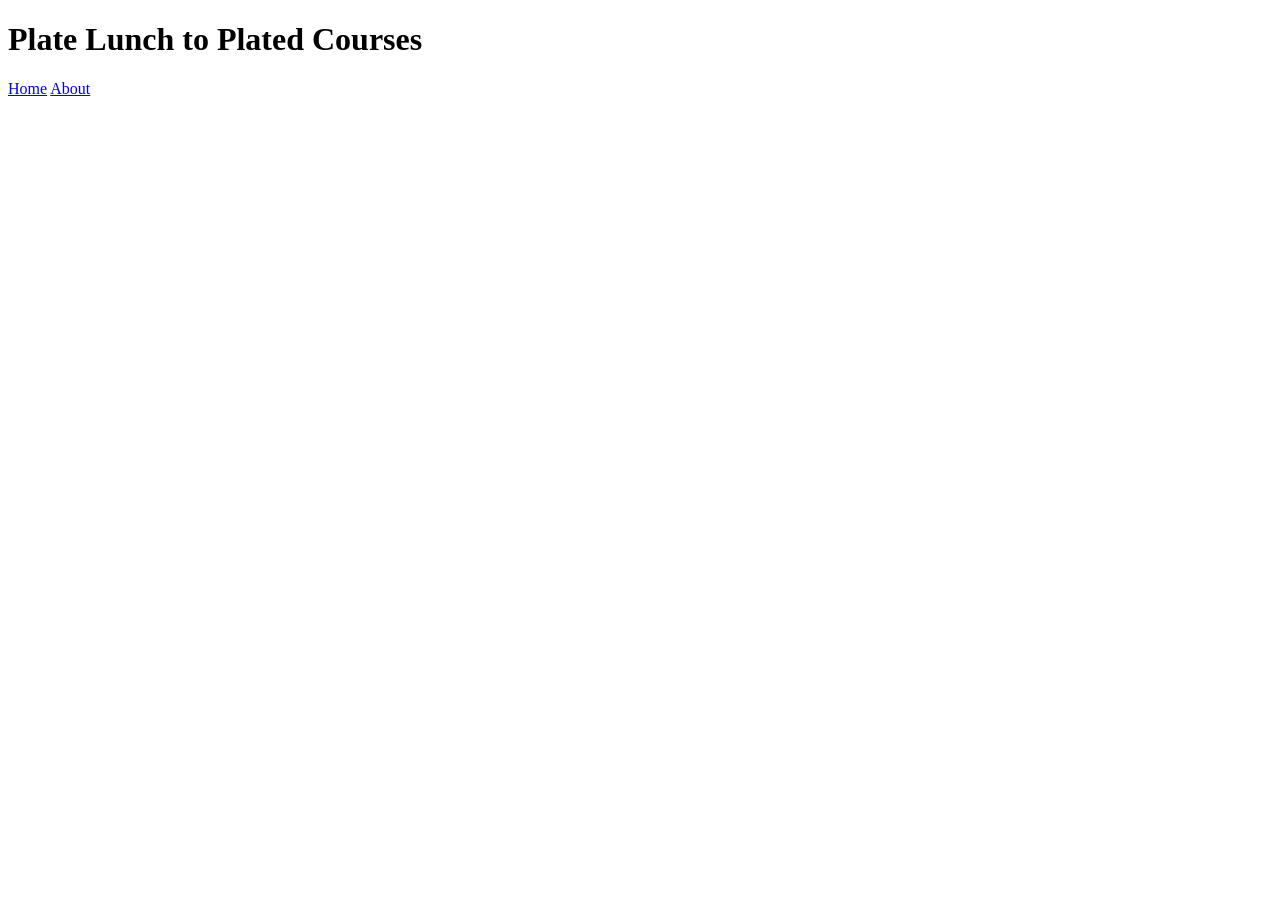
==== Projects/KitchenSite/index.html @ 147e532e "building/kitchen_page_save_1 Built the first part of the kitchen website got the header and a nav pa" ====
<!DOCTYPE html>
<html lang="en">

        <head>
            <meta charset="UTF-8">
            <link rel="stylesheet" href="/projects/KitchenSite/css/main.css">
            <title>Plate Lunch to Plated Courses</title>
        </head>

    <body>
        <header><h1 id="header">Plate Lunch to Plated Courses</h1></header>

    <nav>
        <a id="home-link" href="/projects/KitchenSite/index.html">Home</a>
        <a id="about-link" href="/projects/KitchenSite/pages/about.html">About</a>
    </nav>
        <main>
            <sections>
                <h2></h2>




            </sections>



        </main>
    </body>
</html>
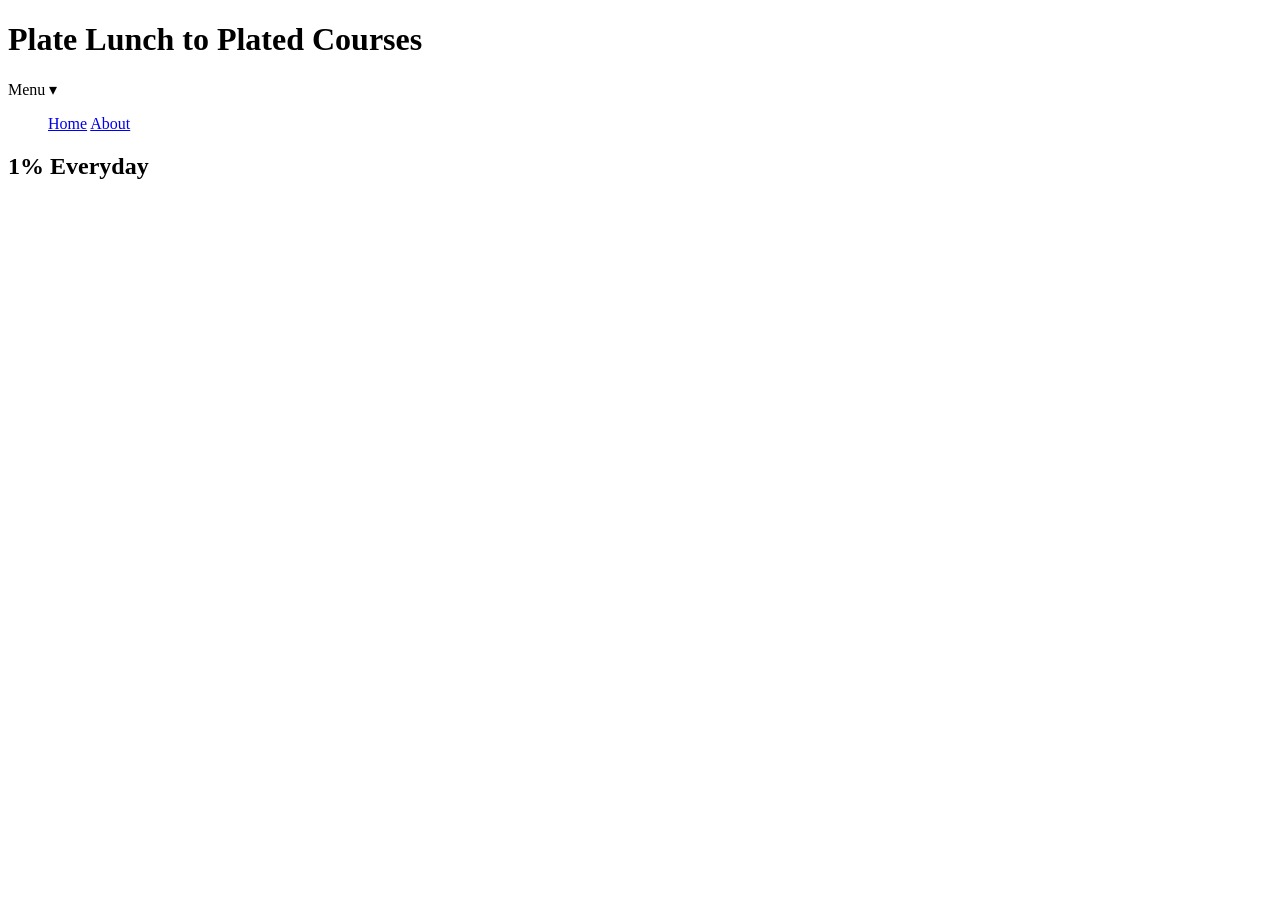
==== commit 7bb5d3c4: "Building/Animated Picutres Adding pictures from my cooking adventures in hawaii" ====
--- a/Projects/KitchenSite/index.html
+++ b/Projects/KitchenSite/index.html
@@ -3,25 +3,32 @@
 
         <head>
             <meta charset="UTF-8">
+            <meta name="viewport" content="width=device-width, initial-scale=1.0">
             <link rel="stylesheet" href="/projects/KitchenSite/css/main.css">
             <title>Plate Lunch to Plated Courses</title>
         </head>
 
     <body>
-        <header><h1 id="header">Plate Lunch to Plated Courses</h1></header>
+        <header><h1 id="top_page">Plate Lunch to Plated Courses</h1></header>
 
-    <nav>
-        <a id="home-link" href="/projects/KitchenSite/index.html">Home</a>
-        <a id="about-link" href="/projects/KitchenSite/pages/about.html">About</a>
+    <nav class="indexnav" aria-label="Main">
+        <div class="dropdown"
+            <button class="dropdwnbtn" type="button">Menu ▾</button>
+            <ul class="dropdwnlst">
+                <a class="index-link" href="/projects/KitchenSite/index.html">Home</a>
+                <a class="index-link" href="/projects/KitchenSite/pages/about.html">About</a>
+            </ul>
     </nav>
         <main>
-            <sections>
-                <h2></h2>
+            <section>
+                <h2 class="everyday">1% Everyday</h2>
+                <p> </p>
+                        
 
 
 
 
-            </sections>
+            </section>
 
 
 
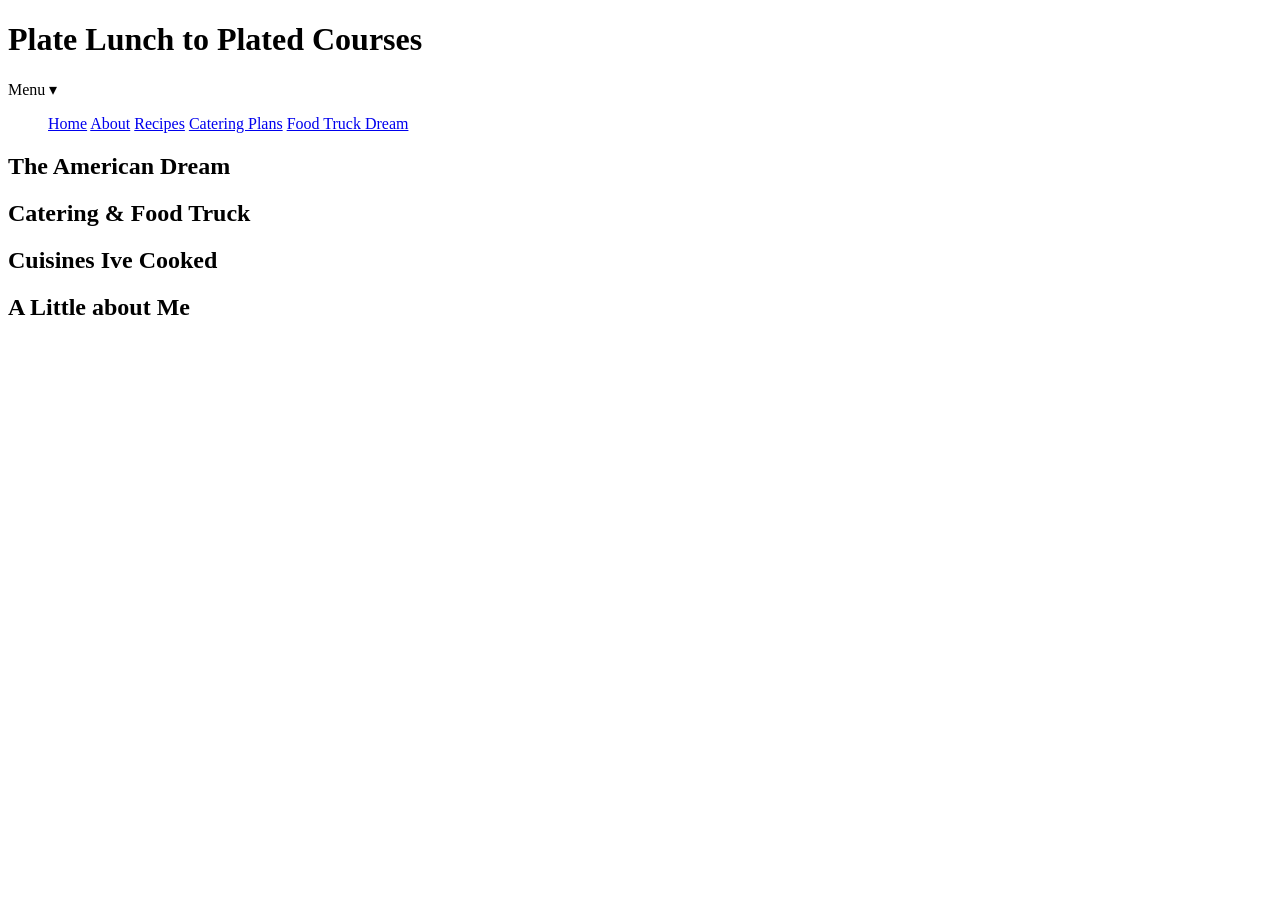
==== commit d937d21b: "Building/KitchenPageV.2 adding images and the drop down menu" ====
--- a/Projects/KitchenSite/index.html
+++ b/Projects/KitchenSite/index.html
@@ -8,7 +8,7 @@
             <title>Plate Lunch to Plated Courses</title>
         </head>
 
-    <body>
+    <body class="background">
         <header><h1 id="top_page">Plate Lunch to Plated Courses</h1></header>
 
     <nav class="indexnav" aria-label="Main">
@@ -17,21 +17,42 @@
             <ul class="dropdwnlst">
                 <a class="index-link" href="/projects/KitchenSite/index.html">Home</a>
                 <a class="index-link" href="/projects/KitchenSite/pages/about.html">About</a>
+                <a class="index-link" href="/Projects/KitchenSite/recipes.html">Recipes</a>
+                <a class="index-link" href="/Projects/KitchenSite/catering.html">Catering Plans</a>
+                <a class="index-link" href="/Projects/KitchenSite/foodtruck.html">Food Truck Dream</a>
             </ul>
     </nav>
         <main>
             <section>
-                <h2 class="everyday">1% Everyday</h2>
-                <p> </p>
+                <h2 class="Getting_Here">The American Dream</h2>
+                <p></p>
                         
 
+            </section>
+            
 
 
-
+            <section>
+                <h2 class="Plans">Catering & Food Truck</h2>
+            
             </section>
 
 
 
+            
+            <section>
+                <h2 class="Different_Cultures">Cuisines Ive Cooked</h2>
+            
+            </section>
+
+            <section>
+                <h2 class="sumaboutme">A Little about Me</h2>
+            
+            </section>
+          
+            <footer>
+
+            </footer>
         </main>
     </body>
 </html>
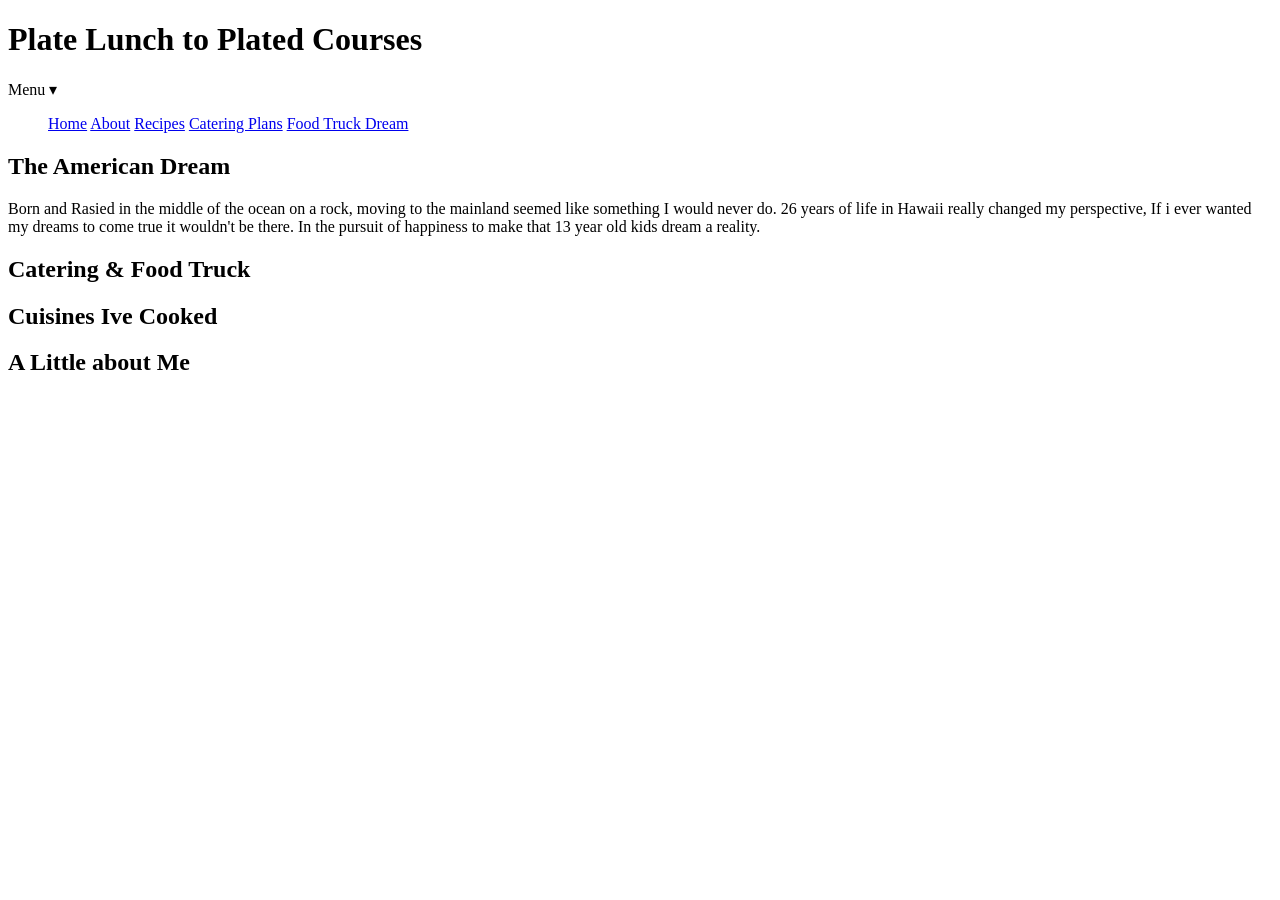
==== commit 55a45c22: "Building/KitchenSite/AmericanDreamUpdateV.1" ====
--- a/Projects/KitchenSite/index.html
+++ b/Projects/KitchenSite/index.html
@@ -25,7 +25,7 @@
         <main>
             <section>
                 <h2 class="Getting_Here">The American Dream</h2>
-                <p></p>
+                <p>Born and Rasied in the middle of the ocean on a rock, moving to the mainland seemed like something I would never do. 26 years of life in Hawaii really changed my perspective, If i ever wanted my dreams to come true it wouldn't be there. In the pursuit of happiness to make that 13 year old kids dream a reality.</p>
                         
 
             </section>
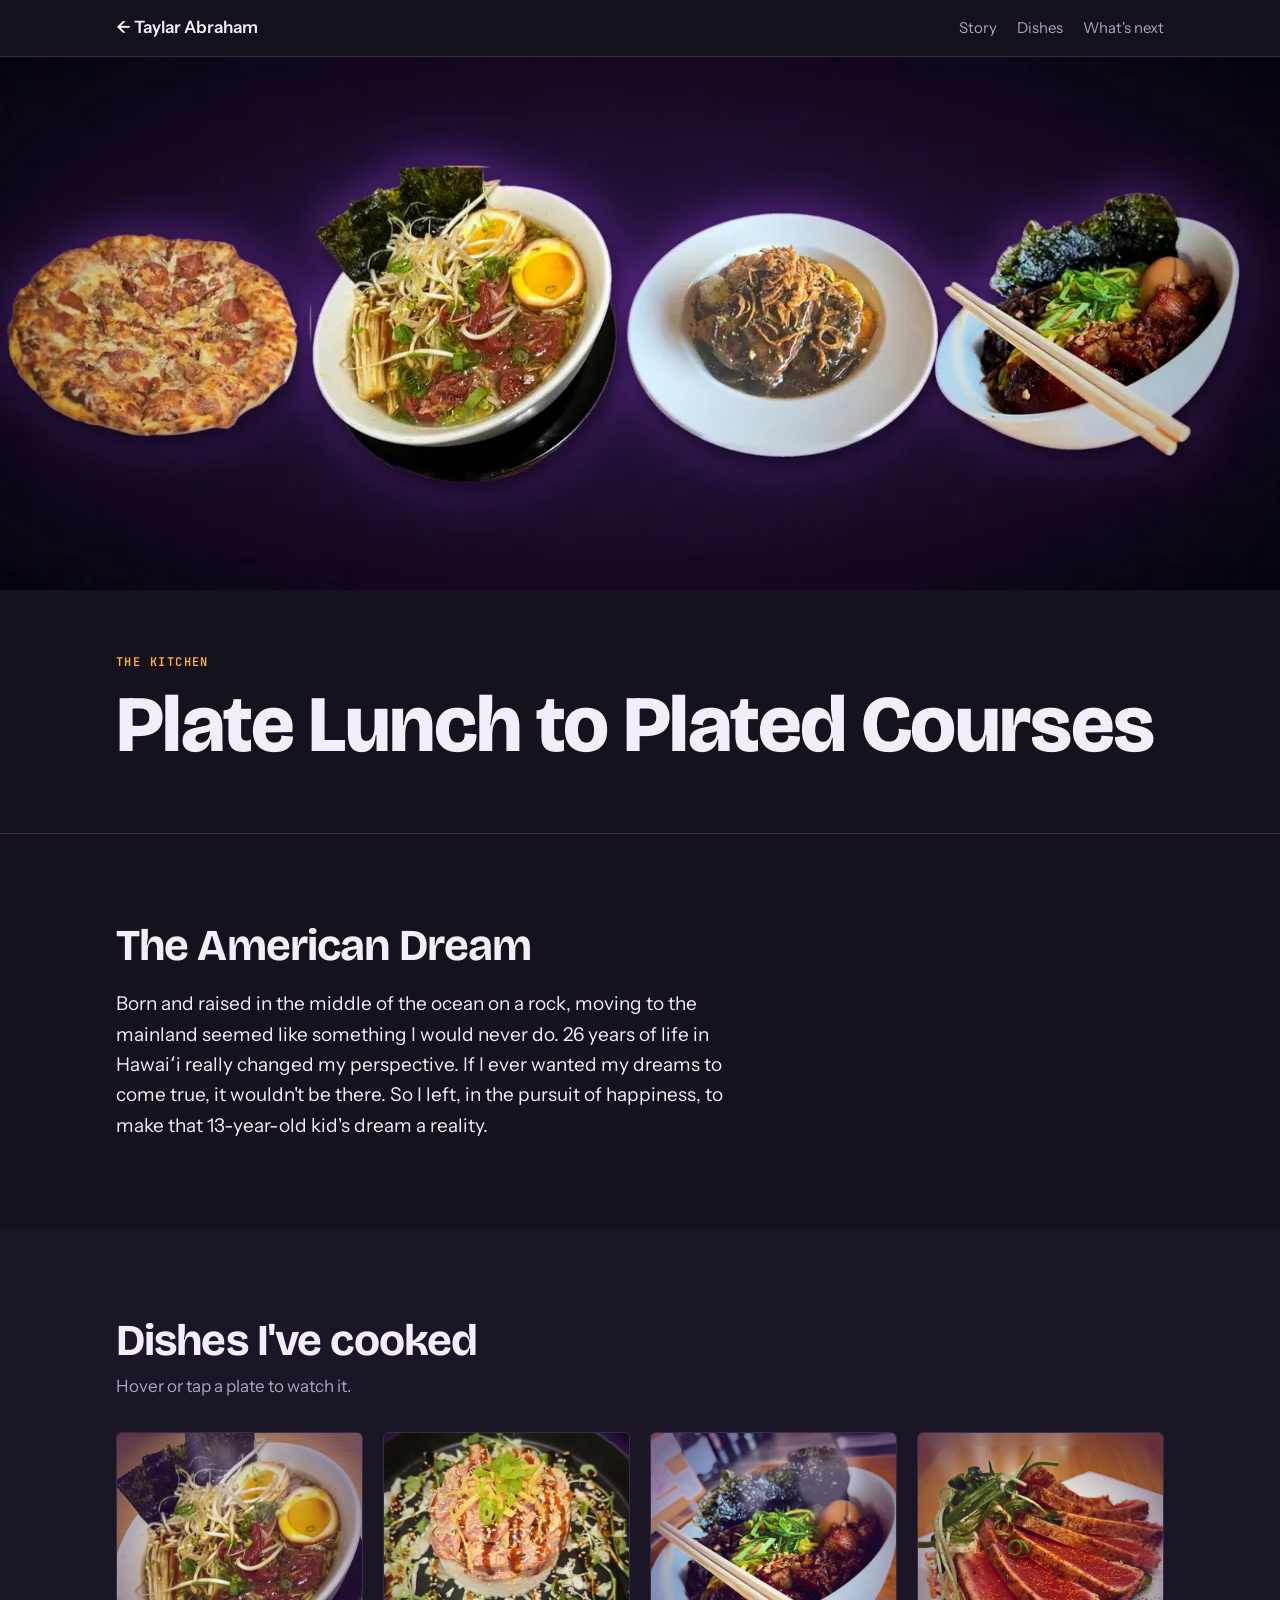
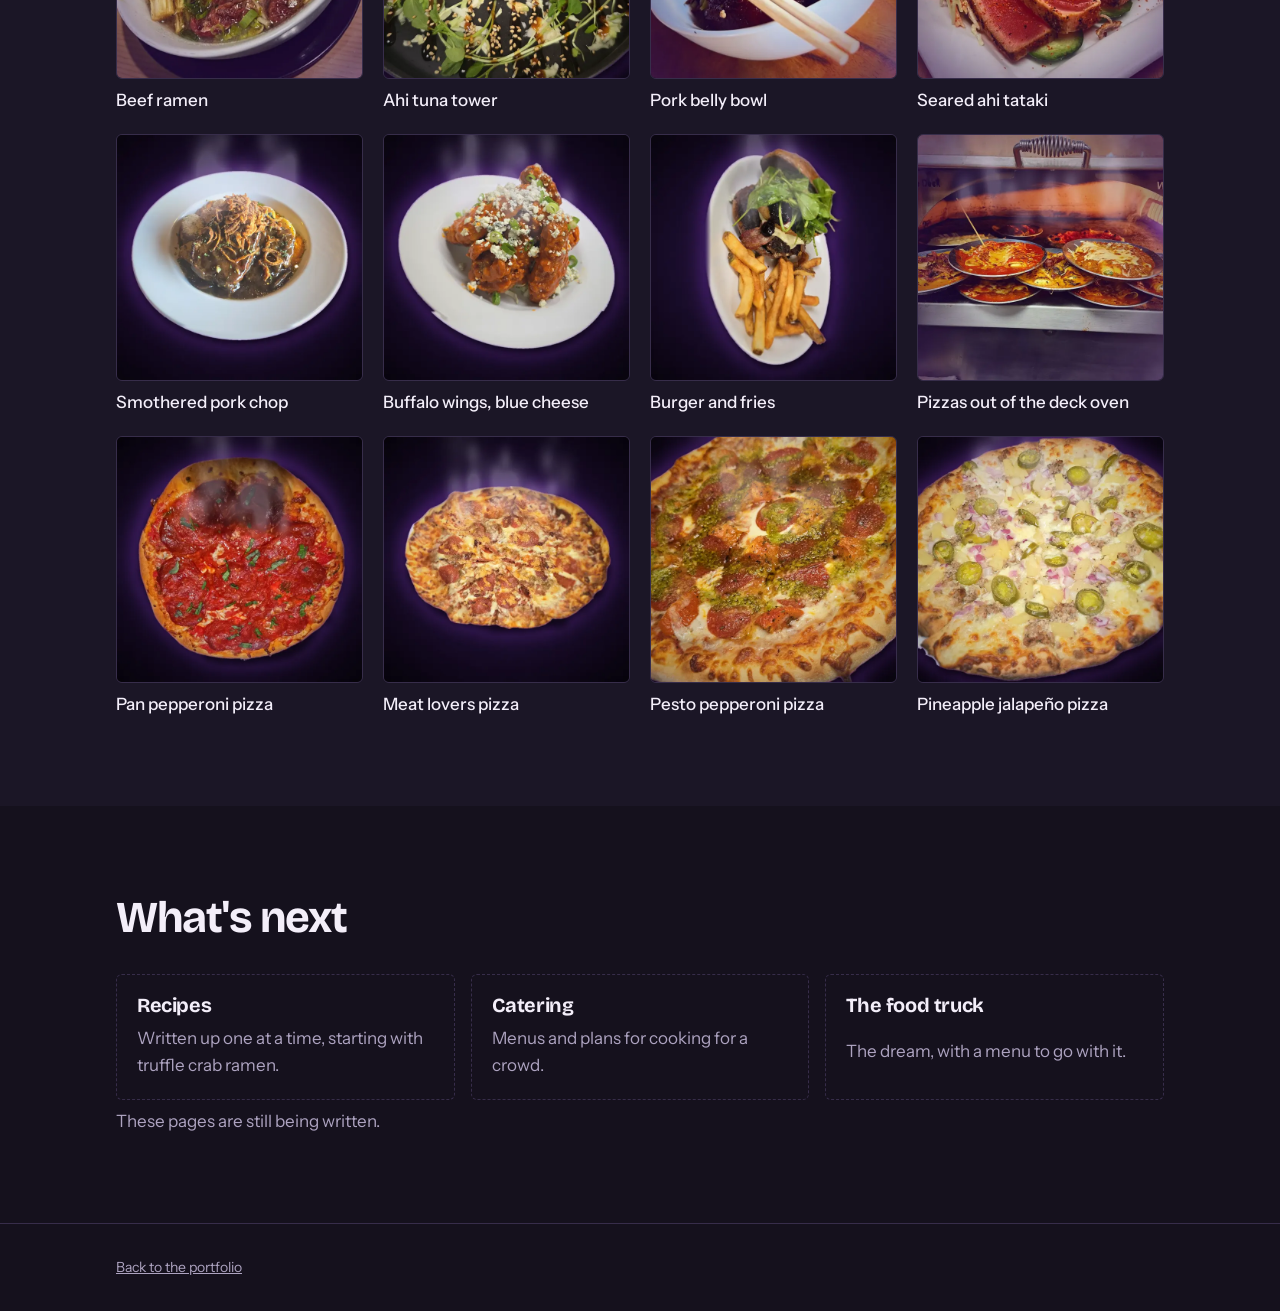
==== commit b00d1166: "Rebuild portfolio around the projects I've been building Replace the placeholder home page with a fu" ====
--- a/Projects/KitchenSite/index.html
+++ b/Projects/KitchenSite/index.html
@@ -1,58 +1,141 @@
 <!DOCTYPE html>
 <html lang="en">
+  <head>
+    <meta charset="UTF-8" />
+    <meta name="viewport" content="width=device-width, initial-scale=1.0" />
+    <title>Plate Lunch to Plated Courses — Taylar Abraham</title>
+    <meta name="description" content="Dishes Taylar Abraham has cooked, and the story from Hawaiʻi plate lunch to plated courses." />
+    <link rel="icon" href="../../assets/favicon.svg" type="image/svg+xml" />
+    <link rel="preconnect" href="https://fonts.googleapis.com" />
+    <link rel="preconnect" href="https://fonts.gstatic.com" crossorigin />
+    <link
+      rel="stylesheet"
+      href="https://fonts.googleapis.com/css2?family=Bricolage+Grotesque:opsz,wght@12..96,500;12..96,700;12..96,800&family=Instrument+Sans:wght@400;500;600&family=JetBrains+Mono:wght@400;600&display=swap"
+    />
+    <link rel="stylesheet" href="css/main.css" />
+  </head>
 
-        <head>
-            <meta charset="UTF-8">
-            <meta name="viewport" content="width=device-width, initial-scale=1.0">
-            <link rel="stylesheet" href="/projects/KitchenSite/css/main.css">
-            <title>Plate Lunch to Plated Courses</title>
-        </head>
+  <body>
+    <header class="k-header">
+      <div class="k-wrap k-header-row">
+        <a class="k-back" href="../../">← Taylar Abraham</a>
+        <nav class="k-nav" aria-label="Main">
+          <a href="#story">Story</a>
+          <a href="#dishes">Dishes</a>
+          <a href="#next">What's next</a>
+        </nav>
+      </div>
+    </header>
 
-    <body class="background">
-        <header><h1 id="top_page">Plate Lunch to Plated Courses</h1></header>
+    <main>
+      <section class="k-hero">
+        <video class="k-hero-video lazy-video" muted loop playsinline preload="none" width="1920" height="800"
+          poster="../../assets/img/kitchen-banner.webp" data-src="assests/imgaes/sitestuff/animations-mp4/animated/banners/banner-slideshow.mp4"
+          aria-label="A slideshow of dishes: pizza, beef ramen, noodles and a pork belly bowl"></video>
+        <div class="k-wrap k-hero-copy">
+          <p class="k-eyebrow">The kitchen</p>
+          <h1 id="top_page">Plate Lunch to Plated Courses</h1>
+        </div>
+      </section>
 
-    <nav class="indexnav" aria-label="Main">
-        <div class="dropdown"
-            <button class="dropdwnbtn" type="button">Menu ▾</button>
-            <ul class="dropdwnlst">
-                <a class="index-link" href="/projects/KitchenSite/index.html">Home</a>
-                <a class="index-link" href="/projects/KitchenSite/pages/about.html">About</a>
-                <a class="index-link" href="/Projects/KitchenSite/recipes.html">Recipes</a>
-                <a class="index-link" href="/Projects/KitchenSite/catering.html">Catering Plans</a>
-                <a class="index-link" href="/Projects/KitchenSite/foodtruck.html">Food Truck Dream</a>
-            </ul>
-    </nav>
-        <main>
-            <section>
-                <h2 class="Getting_Here">The American Dream</h2>
-                <p>Born and Rasied in the middle of the ocean on a rock, moving to the mainland seemed like something I would never do. 26 years of life in Hawaii really changed my perspective, If i ever wanted my dreams to come true it wouldn't be there. In the pursuit of happiness to make that 13 year old kids dream a reality.</p>
-                        
+      <section class="k-section" id="story">
+        <div class="k-wrap k-story">
+          <h2>The American Dream</h2>
+          <p>
+            Born and raised in the middle of the ocean on a rock, moving to the mainland seemed like
+            something I would never do. 26 years of life in Hawaiʻi really changed my perspective. If
+            I ever wanted my dreams to come true, it wouldn't be there. So I left, in the pursuit of
+            happiness, to make that 13-year-old kid's dream a reality.
+          </p>
+        </div>
+      </section>
 
-            </section>
-            
+      <section class="k-section k-alt" id="dishes">
+        <div class="k-wrap">
+          <h2>Dishes I've cooked</h2>
+          <p class="k-sub">Hover or tap a plate to watch it.</p>
+          <ul class="dishes">
+          <li class="dish">
+            <video class="lazy-video" muted loop playsinline preload="none" width="1080" height="1080"
+              poster="assests/posters/beef-ramen.webp" data-src="assests/imgaes/sitestuff/animations-mp4/animated/cards/beef-ramen.mp4" aria-label="Beef ramen"></video>
+            <p>Beef ramen</p>
+          </li>
+          <li class="dish">
+            <video class="lazy-video" muted loop playsinline preload="none" width="1080" height="1080"
+              poster="assests/posters/ahi-tuna-tower.webp" data-src="assests/imgaes/sitestuff/animations-mp4/animated/cards/ahi-tuna-tower.mp4" aria-label="Ahi tuna tower"></video>
+            <p>Ahi tuna tower</p>
+          </li>
+          <li class="dish">
+            <video class="lazy-video" muted loop playsinline preload="none" width="1080" height="1080"
+              poster="assests/posters/pork-belly-bowl.webp" data-src="assests/imgaes/sitestuff/animations-mp4/animated/cards/pork-belly-bowl.mp4" aria-label="Pork belly bowl"></video>
+            <p>Pork belly bowl</p>
+          </li>
+          <li class="dish">
+            <video class="lazy-video" muted loop playsinline preload="none" width="1080" height="1080"
+              poster="assests/posters/seared-ahi-tataki.webp" data-src="assests/imgaes/sitestuff/animations-mp4/animated/cards/seared-ahi-tataki.mp4" aria-label="Seared ahi tataki"></video>
+            <p>Seared ahi tataki</p>
+          </li>
+          <li class="dish">
+            <video class="lazy-video" muted loop playsinline preload="none" width="1080" height="1080"
+              poster="assests/posters/smothered-pork-chop.webp" data-src="assests/imgaes/sitestuff/animations-mp4/animated/cards/smothered-pork-chop.mp4" aria-label="Smothered pork chop"></video>
+            <p>Smothered pork chop</p>
+          </li>
+          <li class="dish">
+            <video class="lazy-video" muted loop playsinline preload="none" width="1080" height="1080"
+              poster="assests/posters/buffalo-wings-blue-cheese.webp" data-src="assests/imgaes/sitestuff/animations-mp4/animated/cards/buffalo-wings-blue-cheese.mp4" aria-label="Buffalo wings, blue cheese"></video>
+            <p>Buffalo wings, blue cheese</p>
+          </li>
+          <li class="dish">
+            <video class="lazy-video" muted loop playsinline preload="none" width="1080" height="1080"
+              poster="assests/posters/burger-and-fries.webp" data-src="assests/imgaes/sitestuff/animations-mp4/animated/cards/burger-and-fries.mp4" aria-label="Burger and fries"></video>
+            <p>Burger and fries</p>
+          </li>
+          <li class="dish">
+            <video class="lazy-video" muted loop playsinline preload="none" width="1080" height="1080"
+              poster="assests/posters/pizza-deck-oven.webp" data-src="assests/imgaes/sitestuff/animations-mp4/animated/cards/pizza-deck-oven.mp4" aria-label="Pizzas out of the deck oven"></video>
+            <p>Pizzas out of the deck oven</p>
+          </li>
+          <li class="dish">
+            <video class="lazy-video" muted loop playsinline preload="none" width="1080" height="1080"
+              poster="assests/posters/pan-pepperoni-pizza.webp" data-src="assests/imgaes/sitestuff/animations-mp4/animated/cards/pan-pepperoni-pizza.mp4" aria-label="Pan pepperoni pizza"></video>
+            <p>Pan pepperoni pizza</p>
+          </li>
+          <li class="dish">
+            <video class="lazy-video" muted loop playsinline preload="none" width="1080" height="1080"
+              poster="assests/posters/meat-lovers-pizza.webp" data-src="assests/imgaes/sitestuff/animations-mp4/animated/cards/meat-lovers-pizza.mp4" aria-label="Meat lovers pizza"></video>
+            <p>Meat lovers pizza</p>
+          </li>
+          <li class="dish">
+            <video class="lazy-video" muted loop playsinline preload="none" width="1080" height="1080"
+              poster="assests/posters/pesto-pepperoni-pizza.webp" data-src="assests/imgaes/sitestuff/animations-mp4/animated/cards/pesto-pepperoni-pizza.mp4" aria-label="Pesto pepperoni pizza"></video>
+            <p>Pesto pepperoni pizza</p>
+          </li>
+          <li class="dish">
+            <video class="lazy-video" muted loop playsinline preload="none" width="1080" height="1080"
+              poster="assests/posters/pineapple-jalapeno-pizza.webp" data-src="assests/imgaes/sitestuff/animations-mp4/animated/cards/pineapple-jalapeno-pizza.mp4" aria-label="Pineapple jalapeño pizza"></video>
+            <p>Pineapple jalapeño pizza</p>
+          </li>
+          </ul>
+        </div>
+      </section>
 
+      <section class="k-section" id="next">
+        <div class="k-wrap">
+          <h2>What's next</h2>
+          <ul class="k-next">
+            <li><h3>Recipes</h3><p>Written up one at a time, starting with truffle crab ramen.</p></li>
+            <li><h3>Catering</h3><p>Menus and plans for cooking for a crowd.</p></li>
+            <li><h3>The food truck</h3><p>The dream, with a menu to go with it.</p></li>
+          </ul>
+          <p class="k-sub">These pages are still being written.</p>
+        </div>
+      </section>
+    </main>
 
-            <section>
-                <h2 class="Plans">Catering & Food Truck</h2>
-            
-            </section>
+    <footer class="k-footer">
+      <div class="k-wrap"><a href="../../">Back to the portfolio</a></div>
+    </footer>
 
-
-
-            
-            <section>
-                <h2 class="Different_Cultures">Cuisines Ive Cooked</h2>
-            
-            </section>
-
-            <section>
-                <h2 class="sumaboutme">A Little about Me</h2>
-            
-            </section>
-          
-            <footer>
-
-            </footer>
-        </main>
-    </body>
-</html>+    <script src="js/main.js" defer></script>
+  </body>
+</html>
--- a/Projects/KitchenSite/css/main.css
+++ b/Projects/KitchenSite/css/main.css
@@ -0,0 +1,10 @@
+/* Projects/KitchenSite/css/main.css — one import per layer */
+@import url('reset.css');
+@import url('tokens.css');
+@import url('base.css');
+@import url('layout.css');
+@import url('componets.css');
+@import url('pages/home.css');
+@import url('pages/recipe.css');
+@import url('animation.css');
+@import url('print.css');
